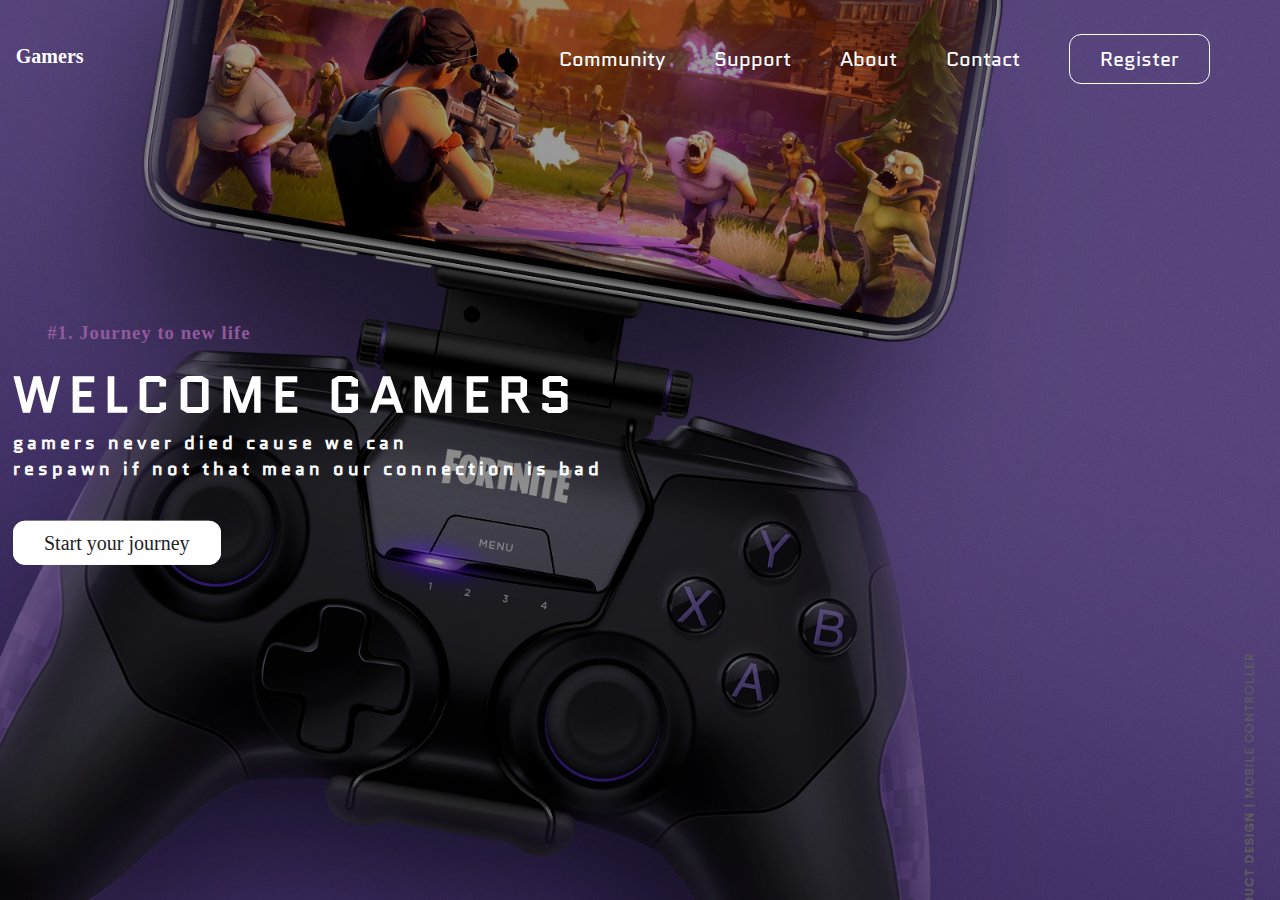
==== landingpage.html @ 117a3548 "Upload ResponsiveCircular File" ====
<!DOCTYPE html>
<html lang="en">
    <head>
        <meta charset="UTF-8">
        <meta name="viewport" content="width=device-width, initial-scale=1.0">
        <meta http-equiv="X-UA-Compatible" content="ie=edge">
        <link rel="stylesheet" href="css/landingStyle.css">
        <title>webku.id</title>
    </head>
    <body>
        <header>
            <div class="row">
                <div class="webname">
                    <h1>Gamers</h1>
                </div>
                <ul class="main-nav">
                    <li><a href="#">Community</a></li>
                    <li><a href="#">Support</a></li>
                    <li><a href="#">About</a></li>
                    <li><a href="#">Contact</a></li>
                    <a href="#" class="btn btn-regis">Register</a>
                </ul>
            </div>

            <div class="land-conten">
                <h3 class="sideTitlePage">#1. Journey to new life</h3>
                <h1 class="nameTitlePage">WELCOME GAMERS</h1>
                <h2 class="textTitlePage">gamers never died cause we can </br>respawn if not that mean our connection is bad</h2>
                <div class="button-jor">
                    <a href="#" class="btn btn-start">Start your journey</a>
                </div>
            </div>
        </header>
    </body>
</html>
---- css/landingStyle.css ----
*{
    margin: 0;
    padding: 0;
}
.row{
    max-width: 1140px;
    margin: 0 auto;
}
body{
    font-family: tahoma;
}
.land-conten{
    position: absolute;
    width: 1140px;
    top: 50%;
    left: 50%;
    transform: translate(-55%, -55%);
}
.land-conten h1{
    color: white;
    font-size: 50px;
}
.land-conten h2{
    color: white;
    font-size: 18px;
}

header{
    background-image: linear-gradient(rgba(0,0,0,0.4),rgba(0,0,0,0.4)),url('../image/fornite.jpg');
    background-repeat: no-repeat;
    background-size: cover;
    background-position: top;
    height: 100vh;
}
@font-face{
    font-family: gamerFont;
    src: url('../font/Quantico-Regular.ttf');
}
.nameTitlePage{
    font-family: gamerFont;
    letter-spacing: 8px;
    text-shadow: white 16%;
}
.textTitlePage{
    font-family: gamerFont;
    letter-spacing: 4px;
}
.sideTitlePage{
    font-family: gamersFont;
    letter-spacing: 1px;
    color: #91599E;
    margin-bottom: 15px;
    margin-left: 3%;
    text-shadow: #91599E 20%;
}
.main-nav{
    float: right;
    list-style: none;
    margin-top: 45px;
}
.main-nav li{
    display: inline-block;
    margin-left: 45px;
}
.main-nav a{
    font-family: gamerFont;
    color: white;
    font-size: 20px;
    text-decoration: none;
}
.btn-regis{
    margin-left: 45px;
}
.main-nav li a:hover{
    color: #FC8E06;
    border-bottom: 2px solid #FC8E06;
    transition: all 0.3s ease-in;
    padding: 5px 0;
}
.webname h1{
    color: white;
    font-size: 20px;
    font-family: gamersFont;
    margin-top: 45px;
    float: left;
    transform: translate(-80%,0%);
}
.btn{
    border: 1px solid white;
    padding: 10px 30px; 
    color: #232226;
    text-decoration: none;
    border-radius: 12px;
}
.btn-start{
    background-color: white;
    font-family: gamersFont;
    font-size: 20px;
    box-shadow: white 18%;
    font-style: normal;
}
.button-jor{
    margin-top: 50px;
}
.btn-start:hover{
    background-color: white;
    color: #5D4A81;
    transition: all 0.3s ease-in;
}
.btn-regis:hover{
    background-color: white;
    color: #5D4A81;
    transition: all 0.3s ease-in;
}
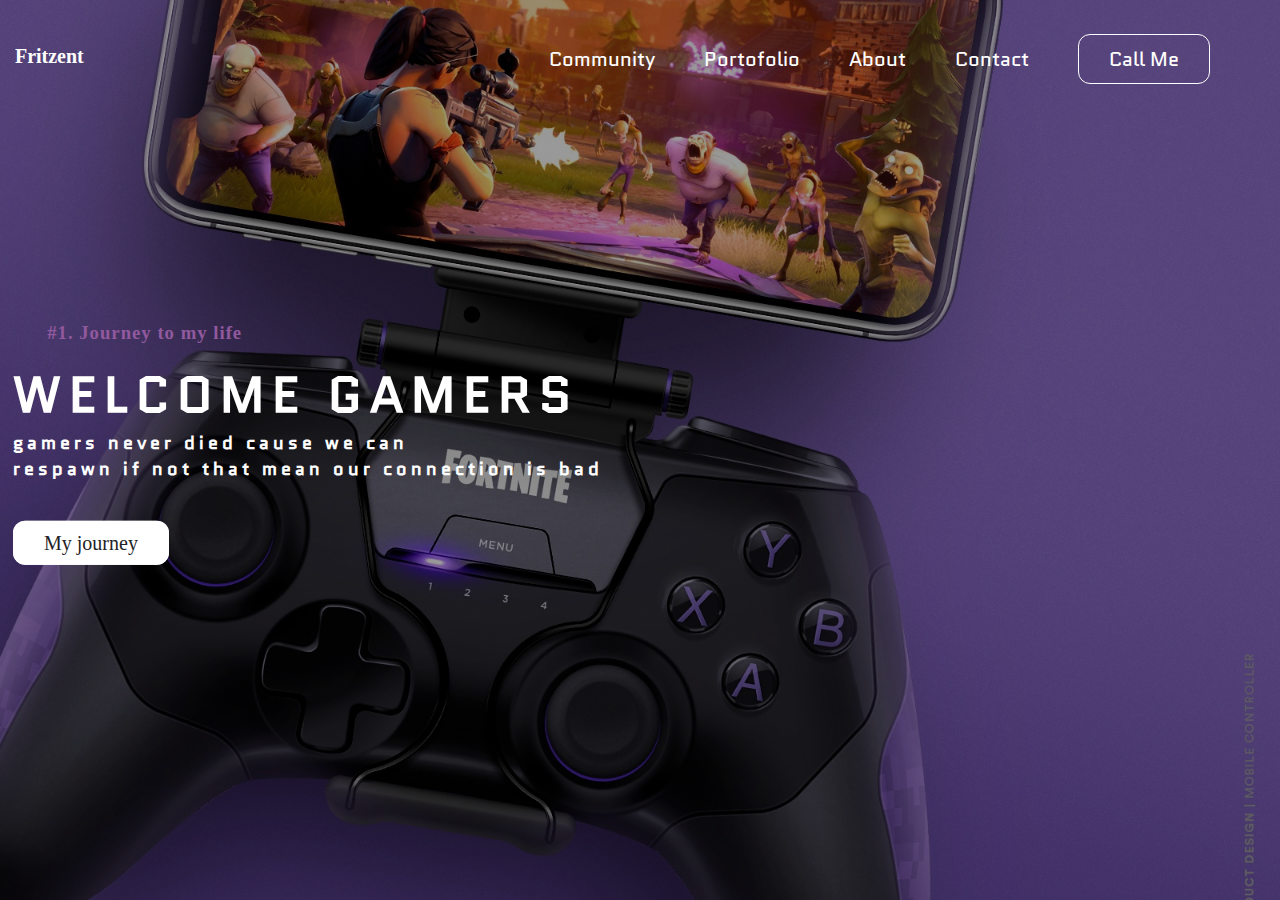
==== commit 94d85992: "Update New Page" ====
--- a/landingpage.html
+++ b/landingpage.html
@@ -11,23 +11,23 @@
         <header>
             <div class="row">
                 <div class="webname">
-                    <h1>Gamers</h1>
+                    <h1>Fritzent</h1>
                 </div>
                 <ul class="main-nav">
                     <li><a href="#">Community</a></li>
-                    <li><a href="#">Support</a></li>
+                    <li><a href="#">Portofolio</a></li>
                     <li><a href="#">About</a></li>
                     <li><a href="#">Contact</a></li>
-                    <a href="#" class="btn btn-regis">Register</a>
+                    <a href="#" class="btn btn-regis">Call Me</a>
                 </ul>
             </div>
 
             <div class="land-conten">
-                <h3 class="sideTitlePage">#1. Journey to new life</h3>
+                <h3 class="sideTitlePage">#1. Journey to my life</h3>
                 <h1 class="nameTitlePage">WELCOME GAMERS</h1>
                 <h2 class="textTitlePage">gamers never died cause we can </br>respawn if not that mean our connection is bad</h2>
                 <div class="button-jor">
-                    <a href="#" class="btn btn-start">Start your journey</a>
+                    <a href="index.html" class="btn btn-start">My journey</a>
                 </div>
             </div>
         </header>
--- a/css/landingStyle.css
+++ b/css/landingStyle.css
@@ -26,7 +26,7 @@
 }
 
 header{
-    background-image: linear-gradient(rgba(0,0,0,0.4),rgba(0,0,0,0.4)),url('../image/fornite.jpg');
+    background-image: linear-gradient(rgba(0,0,0,0.4),rgba(0,0,0,0.4)),url('../assets/img/fornite.jpg');
     background-repeat: no-repeat;
     background-size: cover;
     background-position: top;
